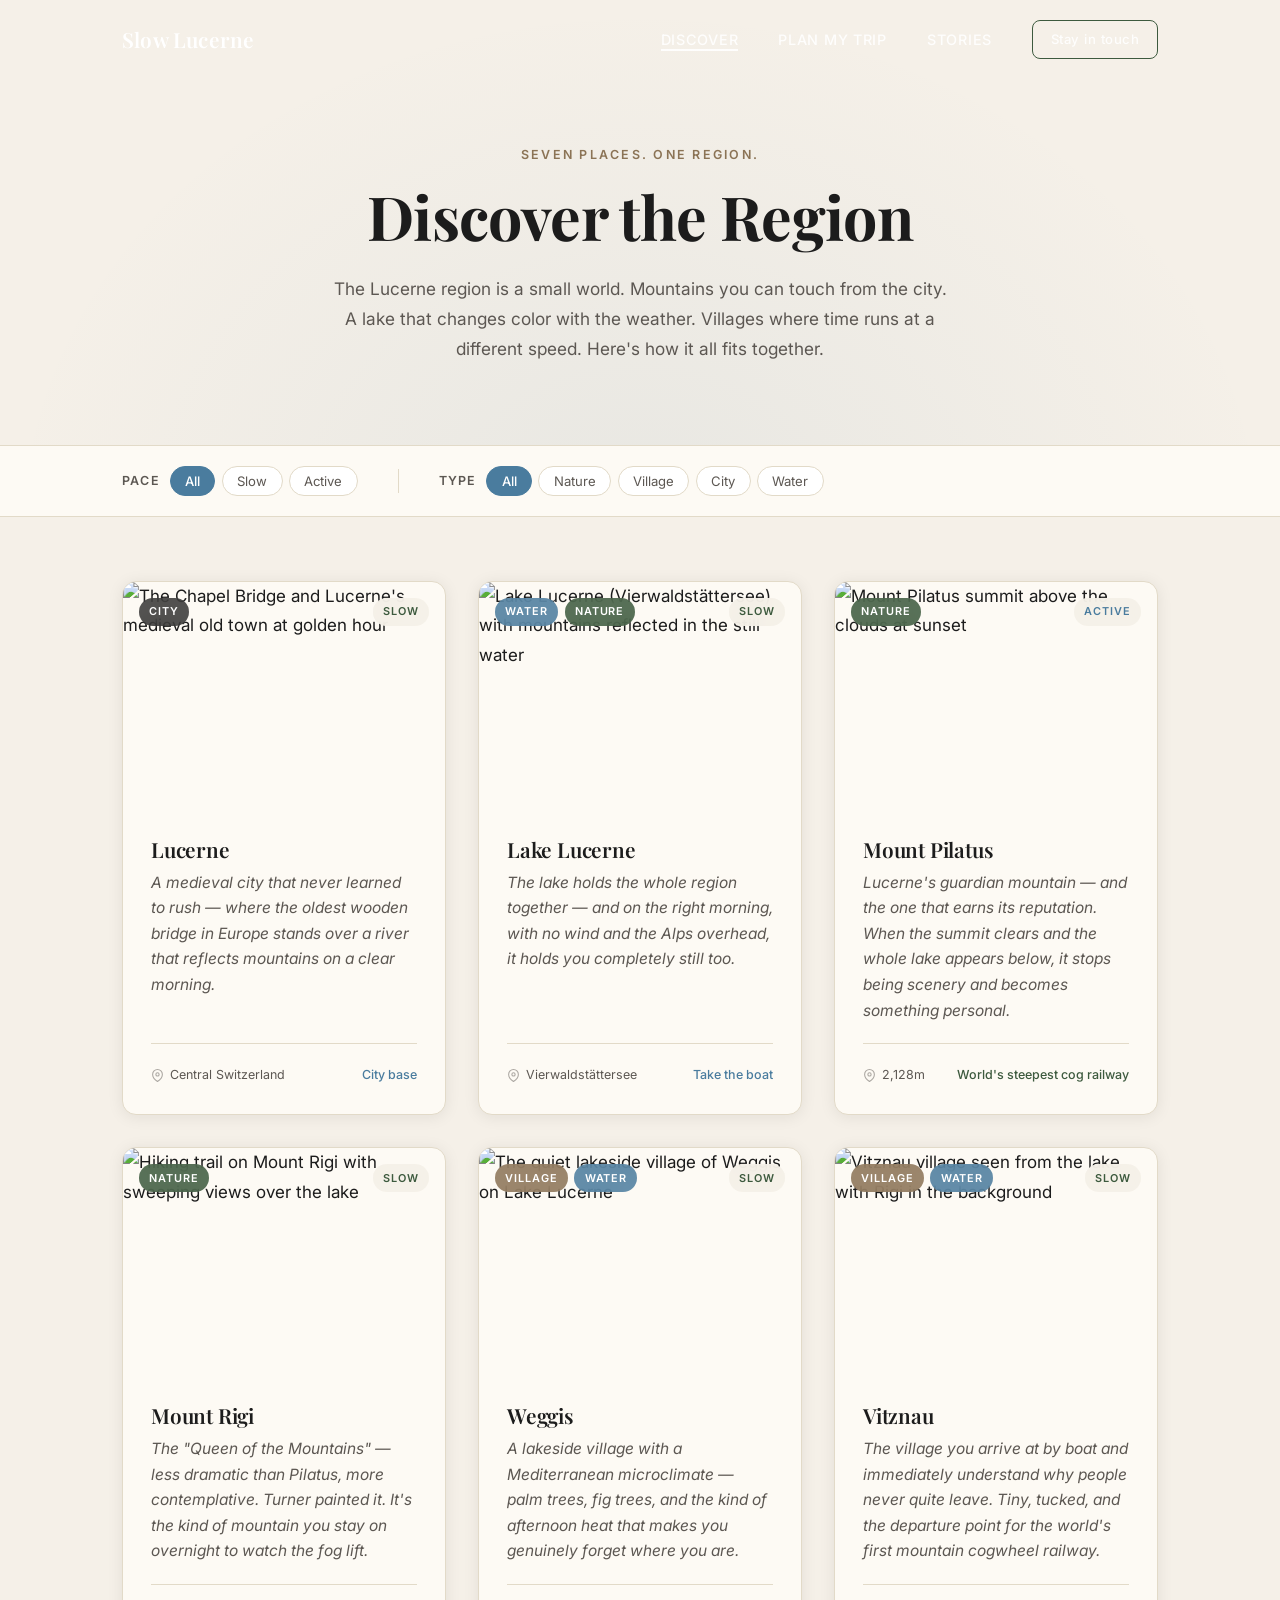
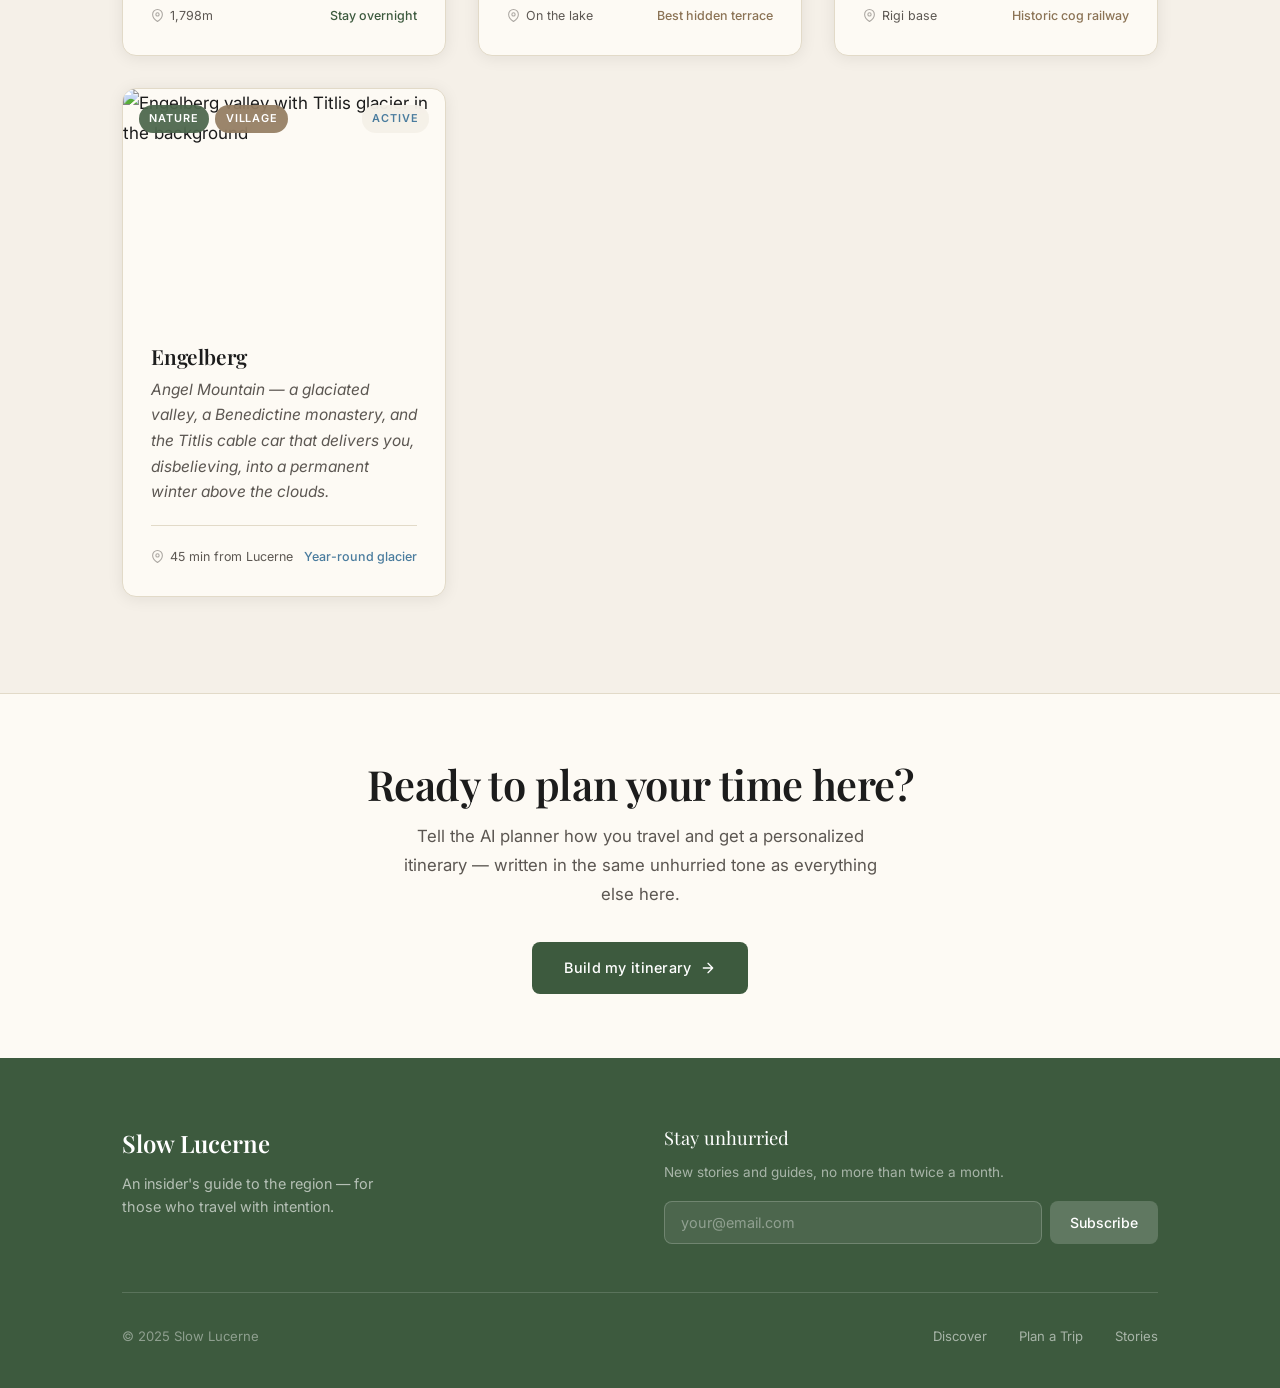
==== discover.html @ 3e4f75fc "feat: build Slow Lucerne MRP website Complete 4-page slow travel guide for the Lucerne region:  - in" ====
<!DOCTYPE html>
<html lang="en">
<head>
  <meta charset="UTF-8" />
  <meta name="viewport" content="width=device-width, initial-scale=1.0" />
  <title>Discover the Region — Slow Lucerne</title>
  <meta name="description" content="Explore Lucerne city, the lake, the mountains, and the quiet villages that make this region one of Europe's most quietly beautiful." />
  <link rel="stylesheet" href="styles.css" />
  <style>
    /* --- Page Header --- */
    .page-header {
      padding: 9rem 0 5rem;
      background: var(--color-bg);
      text-align: center;
      position: relative;
      overflow: hidden;
    }

    .page-header::before {
      content: '';
      position: absolute;
      inset: 0;
      background: radial-gradient(ellipse at 50% 120%, rgba(74,124,158,0.08) 0%, transparent 70%);
      pointer-events: none;
    }

    .page-header__eyebrow {
      display: block;
      font-size: 0.78rem;
      font-weight: 600;
      letter-spacing: 0.18em;
      text-transform: uppercase;
      color: var(--color-stone);
      margin-bottom: 0.75rem;
    }

    .page-header h1 {
      margin-bottom: 1.25rem;
    }

    .page-header__intro {
      max-width: 56ch;
      margin: 0 auto;
      font-size: 1.08rem;
      color: var(--color-text-muted);
      line-height: 1.75;
    }

    /* --- Filter Bar --- */
    .filter-bar {
      background: var(--color-card-bg);
      border-top: 1px solid var(--color-border);
      border-bottom: 1px solid var(--color-border);
      padding: 1.25rem 0;
      position: sticky;
      top: 60px;
      z-index: 50;
    }

    .filter-bar__inner {
      display: flex;
      align-items: center;
      gap: 2.5rem;
      flex-wrap: wrap;
    }

    .filter-bar__group {
      display: flex;
      align-items: center;
      gap: 0.6rem;
    }

    .filter-bar__label {
      font-size: 0.78rem;
      font-weight: 600;
      letter-spacing: 0.1em;
      text-transform: uppercase;
      color: var(--color-text-muted);
      white-space: nowrap;
    }

    .filter-bar__pills {
      display: flex;
      gap: 0.4rem;
      flex-wrap: wrap;
    }

    .filter-pill {
      padding: 0.38rem 0.9rem;
      border-radius: 100px;
      border: 1.5px solid var(--color-border);
      background: var(--color-white);
      color: var(--color-text-muted);
      font-family: var(--font-sans);
      font-size: 0.82rem;
      font-weight: 400;
      cursor: pointer;
      transition: var(--transition);
      user-select: none;
    }

    .filter-pill:hover {
      border-color: var(--color-blue);
      color: var(--color-blue);
    }

    .filter-pill.active {
      background: var(--color-blue);
      border-color: var(--color-blue);
      color: var(--color-white);
      font-weight: 500;
    }

    .filter-divider {
      width: 1px;
      height: 24px;
      background: var(--color-border);
    }

    /* --- Location Grid --- */
    .locations {
      padding: 4rem 0 6rem;
    }

    .locations__grid {
      display: grid;
      grid-template-columns: repeat(auto-fill, minmax(310px, 1fr));
      gap: 2rem;
    }

    .location-card {
      background: var(--color-card-bg);
      border-radius: var(--radius-lg);
      overflow: hidden;
      border: 1px solid var(--color-border);
      box-shadow: var(--shadow-card);
      transition: var(--transition);
      display: flex;
      flex-direction: column;
    }

    .location-card:hover {
      transform: translateY(-5px);
      box-shadow: var(--shadow-hover);
    }

    .location-card.hidden {
      display: none;
    }

    .location-card__image-wrap {
      position: relative;
      height: 230px;
      overflow: hidden;
    }

    .location-card__image {
      width: 100%;
      height: 100%;
      object-fit: cover;
      transition: transform 0.6s ease;
    }

    .location-card:hover .location-card__image {
      transform: scale(1.05);
    }

    .location-card__tags {
      position: absolute;
      top: 1rem;
      left: 1rem;
      display: flex;
      gap: 0.4rem;
      flex-wrap: wrap;
    }

    .tag {
      display: inline-block;
      font-size: 0.68rem;
      font-weight: 600;
      letter-spacing: 0.08em;
      text-transform: uppercase;
      padding: 0.28rem 0.65rem;
      border-radius: 100px;
      backdrop-filter: blur(8px);
    }

    .tag--nature  { background: rgba(61,90,62,0.85);   color: #fff; }
    .tag--water   { background: rgba(74,124,158,0.85);  color: #fff; }
    .tag--city    { background: rgba(28,28,28,0.75);    color: #fff; }
    .tag--village { background: rgba(139,115,85,0.85);  color: #fff; }

    .pace-badge {
      position: absolute;
      top: 1rem;
      right: 1rem;
      background: rgba(245,240,232,0.92);
      backdrop-filter: blur(8px);
      padding: 0.28rem 0.65rem;
      border-radius: 100px;
      font-size: 0.68rem;
      font-weight: 600;
      letter-spacing: 0.08em;
      text-transform: uppercase;
      color: var(--color-text-muted);
    }

    .pace-badge--slow   { color: var(--color-green); }
    .pace-badge--active { color: var(--color-blue); }

    .location-card__body {
      padding: 1.5rem 1.75rem 1.75rem;
      flex: 1;
      display: flex;
      flex-direction: column;
    }

    .location-card__title {
      font-family: var(--font-serif);
      font-size: 1.3rem;
      font-weight: 600;
      color: var(--color-text);
      margin-bottom: 0.5rem;
    }

    .location-card__soul {
      font-size: 0.97rem;
      color: var(--color-text-muted);
      line-height: 1.65;
      font-style: italic;
      max-width: none;
      flex: 1;
    }

    .location-card__footer {
      display: flex;
      align-items: center;
      justify-content: space-between;
      margin-top: 1.25rem;
      padding-top: 1.25rem;
      border-top: 1px solid var(--color-border);
    }

    .location-card__meta {
      font-size: 0.78rem;
      color: var(--color-text-muted);
      display: flex;
      align-items: center;
      gap: 0.35rem;
    }

    .location-card__meta svg {
      opacity: 0.5;
    }

    /* No results */
    .no-results {
      display: none;
      text-align: center;
      padding: 5rem 0;
      color: var(--color-text-muted);
    }

    .no-results.visible {
      display: block;
    }

    /* Responsive */
    @media (max-width: 768px) {
      .filter-bar__inner {
        gap: 1rem;
      }

      .filter-bar {
        top: 0;
        position: static;
      }

      .locations__grid {
        grid-template-columns: 1fr;
      }
    }
  </style>
</head>
<body>

  <!-- ===================== NAVIGATION ===================== -->
  <nav class="nav scrolled" id="nav">
    <div class="nav__inner">
      <a href="index.html" class="nav__logo">Slow Lucerne</a>
      <ul class="nav__links">
        <li><a href="discover.html" class="active">Discover</a></li>
        <li><a href="planner.html">Plan My Trip</a></li>
        <li><a href="stories.html">Stories</a></li>
        <li><a href="index.html#newsletter" class="btn btn--secondary" style="padding:0.45rem 1.1rem; font-size:0.82rem; letter-spacing:0.04em; text-transform:none;">Stay in touch</a></li>
      </ul>
    </div>
  </nav>

  <!-- ===================== PAGE HEADER ===================== -->
  <header class="page-header">
    <div class="container">
      <span class="page-header__eyebrow reveal">Seven places. One region.</span>
      <h1 class="reveal reveal--delay-1">Discover the Region</h1>
      <p class="page-header__intro reveal reveal--delay-2">
        The Lucerne region is a small world. Mountains you can touch from the city. A lake that
        changes color with the weather. Villages where time runs at a different speed.
        Here's how it all fits together.
      </p>
    </div>
  </header>

  <!-- ===================== FILTER BAR ===================== -->
  <div class="filter-bar">
    <div class="container">
      <div class="filter-bar__inner">

        <div class="filter-bar__group">
          <span class="filter-bar__label">Pace</span>
          <div class="filter-bar__pills" id="pace-filters">
            <button class="filter-pill active" data-filter="pace" data-value="all">All</button>
            <button class="filter-pill" data-filter="pace" data-value="slow">Slow</button>
            <button class="filter-pill" data-filter="pace" data-value="active">Active</button>
          </div>
        </div>

        <div class="filter-divider"></div>

        <div class="filter-bar__group">
          <span class="filter-bar__label">Type</span>
          <div class="filter-bar__pills" id="type-filters">
            <button class="filter-pill active" data-filter="type" data-value="all">All</button>
            <button class="filter-pill" data-filter="type" data-value="nature">Nature</button>
            <button class="filter-pill" data-filter="type" data-value="village">Village</button>
            <button class="filter-pill" data-filter="type" data-value="city">City</button>
            <button class="filter-pill" data-filter="type" data-value="water">Water</button>
          </div>
        </div>

      </div>
    </div>
  </div>

  <!-- ===================== LOCATION CARDS ===================== -->
  <section class="locations">
    <div class="container">
      <div class="locations__grid" id="locations-grid">

        <!-- Lucerne City -->
        <article class="location-card reveal" data-pace="slow" data-type="city">
          <div class="location-card__image-wrap">
            <img
              class="location-card__image"
              src="https://images.unsplash.com/photo-1504151932400-72d4384f04b3?w=800&q=80&auto=format&fit=crop"
              alt="The Chapel Bridge and Lucerne's medieval old town at golden hour"
              loading="lazy"
            />
            <div class="location-card__tags">
              <span class="tag tag--city">City</span>
            </div>
            <span class="pace-badge pace-badge--slow">Slow</span>
          </div>
          <div class="location-card__body">
            <h3 class="location-card__title">Lucerne</h3>
            <p class="location-card__soul">
              A medieval city that never learned to rush — where the oldest wooden bridge in Europe
              stands over a river that reflects mountains on a clear morning.
            </p>
            <div class="location-card__footer">
              <span class="location-card__meta">
                <svg width="13" height="13" viewBox="0 0 24 24" fill="none" stroke="currentColor" stroke-width="2" stroke-linecap="round" stroke-linejoin="round"><path d="M21 10c0 7-9 13-9 13s-9-6-9-13a9 9 0 0118 0z"/><circle cx="12" cy="10" r="3"/></svg>
                Central Switzerland
              </span>
              <span style="font-size:0.78rem; color:var(--color-blue); font-weight:500;">City base</span>
            </div>
          </div>
        </article>

        <!-- Lake Lucerne -->
        <article class="location-card reveal reveal--delay-1" data-pace="slow" data-type="water">
          <div class="location-card__image-wrap">
            <img
              class="location-card__image"
              src="https://images.unsplash.com/photo-1506905925346-21bda4d32df4?w=800&q=80&auto=format&fit=crop"
              alt="Lake Lucerne (Vierwaldstättersee) with mountains reflected in the still water"
              loading="lazy"
            />
            <div class="location-card__tags">
              <span class="tag tag--water">Water</span>
              <span class="tag tag--nature">Nature</span>
            </div>
            <span class="pace-badge pace-badge--slow">Slow</span>
          </div>
          <div class="location-card__body">
            <h3 class="location-card__title">Lake Lucerne</h3>
            <p class="location-card__soul">
              The lake holds the whole region together — and on the right morning, with no wind and
              the Alps overhead, it holds you completely still too.
            </p>
            <div class="location-card__footer">
              <span class="location-card__meta">
                <svg width="13" height="13" viewBox="0 0 24 24" fill="none" stroke="currentColor" stroke-width="2" stroke-linecap="round" stroke-linejoin="round"><path d="M21 10c0 7-9 13-9 13s-9-6-9-13a9 9 0 0118 0z"/><circle cx="12" cy="10" r="3"/></svg>
                Vierwaldstättersee
              </span>
              <span style="font-size:0.78rem; color:var(--color-blue); font-weight:500;">Take the boat</span>
            </div>
          </div>
        </article>

        <!-- Mount Pilatus -->
        <article class="location-card reveal reveal--delay-2" data-pace="active" data-type="nature">
          <div class="location-card__image-wrap">
            <img
              class="location-card__image"
              src="https://images.unsplash.com/photo-1464822759023-fed622ff2c3b?w=800&q=80&auto=format&fit=crop"
              alt="Mount Pilatus summit above the clouds at sunset"
              loading="lazy"
            />
            <div class="location-card__tags">
              <span class="tag tag--nature">Nature</span>
            </div>
            <span class="pace-badge pace-badge--active">Active</span>
          </div>
          <div class="location-card__body">
            <h3 class="location-card__title">Mount Pilatus</h3>
            <p class="location-card__soul">
              Lucerne's guardian mountain — and the one that earns its reputation. When the summit
              clears and the whole lake appears below, it stops being scenery and becomes something personal.
            </p>
            <div class="location-card__footer">
              <span class="location-card__meta">
                <svg width="13" height="13" viewBox="0 0 24 24" fill="none" stroke="currentColor" stroke-width="2" stroke-linecap="round" stroke-linejoin="round"><path d="M21 10c0 7-9 13-9 13s-9-6-9-13a9 9 0 0118 0z"/><circle cx="12" cy="10" r="3"/></svg>
                2,128m
              </span>
              <span style="font-size:0.78rem; color:var(--color-green); font-weight:500;">World's steepest cog railway</span>
            </div>
          </div>
        </article>

        <!-- Mount Rigi -->
        <article class="location-card reveal" data-pace="slow" data-type="nature">
          <div class="location-card__image-wrap">
            <img
              class="location-card__image"
              src="https://images.unsplash.com/photo-1551632811-561732d1e306?w=800&q=80&auto=format&fit=crop"
              alt="Hiking trail on Mount Rigi with sweeping views over the lake"
              loading="lazy"
            />
            <div class="location-card__tags">
              <span class="tag tag--nature">Nature</span>
            </div>
            <span class="pace-badge pace-badge--slow">Slow</span>
          </div>
          <div class="location-card__body">
            <h3 class="location-card__title">Mount Rigi</h3>
            <p class="location-card__soul">
              The "Queen of the Mountains" — less dramatic than Pilatus, more contemplative. Turner
              painted it. It's the kind of mountain you stay on overnight to watch the fog lift.
            </p>
            <div class="location-card__footer">
              <span class="location-card__meta">
                <svg width="13" height="13" viewBox="0 0 24 24" fill="none" stroke="currentColor" stroke-width="2" stroke-linecap="round" stroke-linejoin="round"><path d="M21 10c0 7-9 13-9 13s-9-6-9-13a9 9 0 0118 0z"/><circle cx="12" cy="10" r="3"/></svg>
                1,798m
              </span>
              <span style="font-size:0.78rem; color:var(--color-green); font-weight:500;">Stay overnight</span>
            </div>
          </div>
        </article>

        <!-- Weggis -->
        <article class="location-card reveal reveal--delay-1" data-pace="slow" data-type="village">
          <div class="location-card__image-wrap">
            <img
              class="location-card__image"
              src="https://images.unsplash.com/photo-1531366936337-7c912a4589a7?w=800&q=80&auto=format&fit=crop"
              alt="The quiet lakeside village of Weggis on Lake Lucerne"
              loading="lazy"
            />
            <div class="location-card__tags">
              <span class="tag tag--village">Village</span>
              <span class="tag tag--water">Water</span>
            </div>
            <span class="pace-badge pace-badge--slow">Slow</span>
          </div>
          <div class="location-card__body">
            <h3 class="location-card__title">Weggis</h3>
            <p class="location-card__soul">
              A lakeside village with a Mediterranean microclimate — palm trees, fig trees, and the
              kind of afternoon heat that makes you genuinely forget where you are.
            </p>
            <div class="location-card__footer">
              <span class="location-card__meta">
                <svg width="13" height="13" viewBox="0 0 24 24" fill="none" stroke="currentColor" stroke-width="2" stroke-linecap="round" stroke-linejoin="round"><path d="M21 10c0 7-9 13-9 13s-9-6-9-13a9 9 0 0118 0z"/><circle cx="12" cy="10" r="3"/></svg>
                On the lake
              </span>
              <span style="font-size:0.78rem; color:var(--color-stone); font-weight:500;">Best hidden terrace</span>
            </div>
          </div>
        </article>

        <!-- Vitznau -->
        <article class="location-card reveal reveal--delay-2" data-pace="slow" data-type="village">
          <div class="location-card__image-wrap">
            <img
              class="location-card__image"
              src="https://images.unsplash.com/photo-1518623489648-a173ef7824f3?w=800&q=80&auto=format&fit=crop"
              alt="Vitznau village seen from the lake with Rigi in the background"
              loading="lazy"
            />
            <div class="location-card__tags">
              <span class="tag tag--village">Village</span>
              <span class="tag tag--water">Water</span>
            </div>
            <span class="pace-badge pace-badge--slow">Slow</span>
          </div>
          <div class="location-card__body">
            <h3 class="location-card__title">Vitznau</h3>
            <p class="location-card__soul">
              The village you arrive at by boat and immediately understand why people never quite
              leave. Tiny, tucked, and the departure point for the world's first mountain cogwheel railway.
            </p>
            <div class="location-card__footer">
              <span class="location-card__meta">
                <svg width="13" height="13" viewBox="0 0 24 24" fill="none" stroke="currentColor" stroke-width="2" stroke-linecap="round" stroke-linejoin="round"><path d="M21 10c0 7-9 13-9 13s-9-6-9-13a9 9 0 0118 0z"/><circle cx="12" cy="10" r="3"/></svg>
                Rigi base
              </span>
              <span style="font-size:0.78rem; color:var(--color-stone); font-weight:500;">Historic cog railway</span>
            </div>
          </div>
        </article>

        <!-- Engelberg -->
        <article class="location-card reveal" data-pace="active" data-type="nature">
          <div class="location-card__image-wrap">
            <img
              class="location-card__image"
              src="https://images.unsplash.com/photo-1477959858617-67f85cf4f1df?w=800&q=80&auto=format&fit=crop"
              alt="Engelberg valley with Titlis glacier in the background"
              loading="lazy"
            />
            <div class="location-card__tags">
              <span class="tag tag--nature">Nature</span>
              <span class="tag tag--village">Village</span>
            </div>
            <span class="pace-badge pace-badge--active">Active</span>
          </div>
          <div class="location-card__body">
            <h3 class="location-card__title">Engelberg</h3>
            <p class="location-card__soul">
              Angel Mountain — a glaciated valley, a Benedictine monastery, and the Titlis
              cable car that delivers you, disbelieving, into a permanent winter above the clouds.
            </p>
            <div class="location-card__footer">
              <span class="location-card__meta">
                <svg width="13" height="13" viewBox="0 0 24 24" fill="none" stroke="currentColor" stroke-width="2" stroke-linecap="round" stroke-linejoin="round"><path d="M21 10c0 7-9 13-9 13s-9-6-9-13a9 9 0 0118 0z"/><circle cx="12" cy="10" r="3"/></svg>
                45 min from Lucerne
              </span>
              <span style="font-size:0.78rem; color:var(--color-blue); font-weight:500;">Year-round glacier</span>
            </div>
          </div>
        </article>

      </div>

      <div class="no-results" id="no-results">
        <p style="font-size:1rem;">No places match that combination — try a different filter.</p>
      </div>

    </div>
  </section>

  <!-- ===================== CTA STRIP ===================== -->
  <section style="background:var(--color-card-bg); border-top:1px solid var(--color-border); padding:4rem 0; text-align:center;">
    <div class="container">
      <h2 class="reveal" style="margin-bottom:0.75rem;">Ready to plan your time here?</h2>
      <p class="reveal reveal--delay-1" style="margin:0 auto 2rem; max-width:44ch; font-size:1.05rem;">
        Tell the AI planner how you travel and get a personalized itinerary — written in the same unhurried tone as everything else here.
      </p>
      <a href="planner.html" class="btn btn--primary reveal reveal--delay-2">
        Build my itinerary
        <svg width="16" height="16" viewBox="0 0 24 24" fill="none" stroke="currentColor" stroke-width="2" stroke-linecap="round" stroke-linejoin="round"><path d="M5 12h14M12 5l7 7-7 7"/></svg>
      </a>
    </div>
  </section>

  <!-- ===================== FOOTER ===================== -->
  <footer class="footer">
    <div class="footer__inner">
      <div class="footer__top">
        <div class="footer__brand">
          <div class="footer__brand-name">Slow Lucerne</div>
          <p class="footer__brand-tagline">An insider's guide to the region — for those who travel with intention.</p>
        </div>
        <div class="footer__newsletter">
          <div class="footer__newsletter-label">Stay unhurried</div>
          <p class="footer__newsletter-hint">New stories and guides, no more than twice a month.</p>
          <form class="footer__form" onsubmit="handleNewsletterSubmit(event)">
            <input type="email" class="footer__input" placeholder="your@email.com" required aria-label="Email address" />
            <button type="submit" class="footer__submit">Subscribe</button>
          </form>
        </div>
      </div>
      <div class="footer__bottom">
        <span>© 2025 Slow Lucerne</span>
        <nav class="footer__nav">
          <a href="discover.html">Discover</a>
          <a href="planner.html">Plan a Trip</a>
          <a href="stories.html">Stories</a>
        </nav>
      </div>
    </div>
  </footer>

  <!-- ===================== SCRIPTS ===================== -->
  <script src="script.js"></script>
  <script>
    // --- Filter logic ---
    const cards = document.querySelectorAll('.location-card');
    const noResults = document.getElementById('no-results');
    let activeFilters = { pace: 'all', type: 'all' };

    document.querySelectorAll('.filter-pill').forEach(pill => {
      pill.addEventListener('click', function () {
        const filterGroup = this.dataset.filter;
        const filterValue = this.dataset.value;

        // Update active pill in group
        document.querySelectorAll(`.filter-pill[data-filter="${filterGroup}"]`).forEach(p => {
          p.classList.remove('active');
        });
        this.classList.add('active');

        // Update active filters
        activeFilters[filterGroup] = filterValue;

        // Filter cards
        let visibleCount = 0;
        cards.forEach(card => {
          const paceMatch = activeFilters.pace === 'all' || card.dataset.pace === activeFilters.pace;
          const typeMatch = activeFilters.type === 'all' || card.dataset.type === activeFilters.type;

          if (paceMatch && typeMatch) {
            card.classList.remove('hidden');
            visibleCount++;
          } else {
            card.classList.add('hidden');
          }
        });

        noResults.classList.toggle('visible', visibleCount === 0);
      });
    });

    // Newsletter
    function handleNewsletterSubmit(e) {
      e.preventDefault();
      const form = e.target;
      const input = form.querySelector('input');
      const btn = form.querySelector('button');
      btn.textContent = 'You\'re in ✓';
      btn.style.background = 'rgba(255,255,255,0.35)';
      input.value = '';
      input.disabled = true;
      btn.disabled = true;
    }
  </script>

</body>
</html>
---- styles.css ----
/* ===================================
   SLOW LUCERNE — Global Styles
   Design: Alpine calm. Lake at dawn.
   =================================== */

/* --- Google Fonts Import --- */
@import url('https://fonts.googleapis.com/css2?family=Playfair+Display:ital,wght@0,400;0,500;0,600;0,700;1,400;1,500&family=Inter:wght@300;400;500;600&display=swap');

/* --- CSS Custom Properties --- */
:root {
  --color-bg:        #F5F0E8;
  --color-green:     #3D5A3E;
  --color-blue:      #4A7C9E;
  --color-stone:     #8B7355;
  --color-text:      #1C1C1C;
  --color-text-muted:#5C5752;
  --color-white:     #FFFFFF;
  --color-card-bg:   #FDFAF4;
  --color-border:    #E2DAC8;
  --color-overlay:   rgba(28, 28, 28, 0.42);

  --font-serif:   'Playfair Display', Georgia, serif;
  --font-sans:    'Inter', 'Helvetica Neue', Arial, sans-serif;

  --max-width:    1100px;
  --radius:       8px;
  --radius-lg:    14px;

  --shadow-soft:  0 4px 24px rgba(61, 90, 62, 0.10);
  --shadow-card:  0 2px 16px rgba(28, 28, 28, 0.08);
  --shadow-hover: 0 8px 32px rgba(28, 28, 28, 0.14);

  --transition:   all 0.3s cubic-bezier(0.4, 0, 0.2, 1);
}

/* --- Reset & Base --- */
*, *::before, *::after {
  box-sizing: border-box;
  margin: 0;
  padding: 0;
}

html {
  scroll-behavior: smooth;
  -webkit-font-smoothing: antialiased;
  -moz-osx-font-smoothing: grayscale;
}

body {
  background-color: var(--color-bg);
  color: var(--color-text);
  font-family: var(--font-sans);
  font-size: 17px;
  line-height: 1.75;
  min-height: 100vh;
}

img {
  max-width: 100%;
  display: block;
}

a {
  color: inherit;
  text-decoration: none;
}

ul, ol {
  list-style: none;
}

/* --- Typography --- */
h1, h2, h3, h4, h5 {
  font-family: var(--font-serif);
  line-height: 1.25;
  letter-spacing: -0.01em;
  color: var(--color-text);
}

h1 { font-size: clamp(2.4rem, 5vw, 3.8rem); font-weight: 700; }
h2 { font-size: clamp(1.8rem, 3.5vw, 2.6rem); font-weight: 600; }
h3 { font-size: clamp(1.3rem, 2.5vw, 1.6rem); font-weight: 500; }
h4 { font-size: 1.15rem; font-weight: 500; }

p {
  max-width: 65ch;
  color: var(--color-text-muted);
}

/* --- Layout Utilities --- */
.container {
  max-width: var(--max-width);
  margin: 0 auto;
  padding: 0 2rem;
}

.section {
  padding: 5rem 0;
}

.section--lg {
  padding: 7rem 0;
}

/* --- Navigation --- */
.nav {
  position: fixed;
  top: 0;
  left: 0;
  right: 0;
  z-index: 100;
  padding: 1.25rem 0;
  transition: var(--transition);
}

.nav.scrolled {
  background-color: rgba(245, 240, 232, 0.95);
  backdrop-filter: blur(12px);
  -webkit-backdrop-filter: blur(12px);
  box-shadow: 0 1px 0 var(--color-border);
  padding: 0.9rem 0;
}

.nav__inner {
  max-width: var(--max-width);
  margin: 0 auto;
  padding: 0 2rem;
  display: flex;
  align-items: center;
  justify-content: space-between;
}

.nav__logo {
  font-family: var(--font-serif);
  font-size: 1.3rem;
  font-weight: 600;
  color: var(--color-white);
  letter-spacing: 0.01em;
  transition: var(--transition);
}

.nav.scrolled .nav__logo {
  color: var(--color-green);
}

.nav__links {
  display: flex;
  align-items: center;
  gap: 2.5rem;
}

.nav__links a {
  font-size: 0.9rem;
  font-weight: 500;
  letter-spacing: 0.05em;
  text-transform: uppercase;
  color: rgba(255, 255, 255, 0.88);
  transition: var(--transition);
  position: relative;
}

.nav__links a::after {
  content: '';
  position: absolute;
  bottom: -3px;
  left: 0;
  width: 0;
  height: 1.5px;
  background: currentColor;
  transition: width 0.3s ease;
}

.nav__links a:hover::after,
.nav__links a.active::after {
  width: 100%;
}

.nav__links a:hover {
  color: rgba(255, 255, 255, 1);
}

.nav.scrolled .nav__links a {
  color: var(--color-text-muted);
}

.nav.scrolled .nav__links a:hover {
  color: var(--color-green);
}

.nav.scrolled .nav__links a.active {
  color: var(--color-green);
}

/* --- Hero --- */
.hero {
  position: relative;
  height: 100vh;
  min-height: 600px;
  max-height: 900px;
  display: flex;
  align-items: center;
  justify-content: center;
  overflow: hidden;
}

.hero__bg {
  position: absolute;
  inset: 0;
  width: 100%;
  height: 100%;
  object-fit: cover;
  object-position: center 40%;
}

.hero__overlay {
  position: absolute;
  inset: 0;
  background: linear-gradient(
    to bottom,
    rgba(28, 28, 28, 0.30) 0%,
    rgba(28, 28, 28, 0.50) 50%,
    rgba(28, 28, 28, 0.65) 100%
  );
}

.hero__content {
  position: relative;
  z-index: 2;
  text-align: center;
  padding: 0 1.5rem;
  max-width: 820px;
}

.hero__eyebrow {
  display: inline-block;
  font-size: 0.8rem;
  font-weight: 500;
  letter-spacing: 0.18em;
  text-transform: uppercase;
  color: rgba(255, 255, 255, 0.72);
  margin-bottom: 1.25rem;
}

.hero__title {
  font-family: var(--font-serif);
  font-size: clamp(2.8rem, 7vw, 5rem);
  font-weight: 700;
  color: var(--color-white);
  line-height: 1.12;
  margin-bottom: 1.5rem;
  text-shadow: 0 2px 24px rgba(0,0,0,0.3);
}

.hero__title em {
  font-style: italic;
  font-weight: 400;
}

.hero__subtitle {
  font-size: clamp(1rem, 2vw, 1.2rem);
  color: rgba(255, 255, 255, 0.85);
  max-width: 52ch;
  margin: 0 auto 2.5rem;
  line-height: 1.65;
}

.hero__scroll {
  position: absolute;
  bottom: 2.5rem;
  left: 50%;
  transform: translateX(-50%);
  z-index: 2;
  display: flex;
  flex-direction: column;
  align-items: center;
  gap: 0.5rem;
  color: rgba(255, 255, 255, 0.6);
  font-size: 0.75rem;
  letter-spacing: 0.12em;
  text-transform: uppercase;
  animation: float 2.5s ease-in-out infinite;
}

.hero__scroll svg {
  opacity: 0.6;
}

@keyframes float {
  0%, 100% { transform: translateX(-50%) translateY(0); }
  50%       { transform: translateX(-50%) translateY(6px); }
}

/* --- Buttons --- */
.btn {
  display: inline-flex;
  align-items: center;
  gap: 0.5rem;
  padding: 0.85rem 2rem;
  border-radius: var(--radius);
  font-family: var(--font-sans);
  font-size: 0.9rem;
  font-weight: 500;
  letter-spacing: 0.02em;
  cursor: pointer;
  transition: var(--transition);
  border: none;
  text-decoration: none;
}

.btn--primary {
  background: var(--color-green);
  color: var(--color-white);
}

.btn--primary:hover {
  background: #2e4430;
  transform: translateY(-1px);
  box-shadow: var(--shadow-soft);
}

.btn--secondary {
  background: transparent;
  color: var(--color-green);
  border: 1.5px solid var(--color-green);
}

.btn--secondary:hover {
  background: var(--color-green);
  color: var(--color-white);
  transform: translateY(-1px);
}

.btn--ghost {
  background: rgba(255, 255, 255, 0.15);
  color: var(--color-white);
  border: 1.5px solid rgba(255, 255, 255, 0.4);
  backdrop-filter: blur(4px);
}

.btn--ghost:hover {
  background: rgba(255, 255, 255, 0.28);
  border-color: rgba(255, 255, 255, 0.7);
  transform: translateY(-1px);
}

.btn--blue {
  background: var(--color-blue);
  color: var(--color-white);
}

.btn--blue:hover {
  background: #3a6a8a;
  transform: translateY(-1px);
  box-shadow: var(--shadow-soft);
}

/* --- Cards --- */
.card {
  background: var(--color-card-bg);
  border-radius: var(--radius-lg);
  overflow: hidden;
  box-shadow: var(--shadow-card);
  transition: var(--transition);
  border: 1px solid var(--color-border);
}

.card:hover {
  transform: translateY(-4px);
  box-shadow: var(--shadow-hover);
}

.card__image {
  width: 100%;
  height: 200px;
  object-fit: cover;
  border-radius: var(--radius) var(--radius) 0 0;
}

.card__body {
  padding: 1.5rem;
}

.card__tag {
  display: inline-block;
  font-size: 0.72rem;
  font-weight: 600;
  letter-spacing: 0.1em;
  text-transform: uppercase;
  padding: 0.3rem 0.75rem;
  border-radius: 100px;
  margin-bottom: 0.75rem;
}

.card__tag--green {
  background: rgba(61, 90, 62, 0.1);
  color: var(--color-green);
}

.card__tag--blue {
  background: rgba(74, 124, 158, 0.1);
  color: var(--color-blue);
}

.card__tag--stone {
  background: rgba(139, 115, 85, 0.1);
  color: var(--color-stone);
}

.card__title {
  font-family: var(--font-serif);
  font-size: 1.3rem;
  font-weight: 600;
  color: var(--color-text);
  margin-bottom: 0.6rem;
  line-height: 1.3;
}

.card__desc {
  font-size: 0.93rem;
  color: var(--color-text-muted);
  line-height: 1.65;
  max-width: none;
}

.card__link {
  display: inline-flex;
  align-items: center;
  gap: 0.35rem;
  margin-top: 1.25rem;
  font-size: 0.88rem;
  font-weight: 500;
  color: var(--color-green);
  transition: var(--transition);
}

.card__link:hover {
  gap: 0.6rem;
  color: #2e4430;
}

/* --- Section Headers --- */
.section-header {
  text-align: center;
  margin-bottom: 3.5rem;
}

.section-header__eyebrow {
  display: block;
  font-size: 0.78rem;
  font-weight: 600;
  letter-spacing: 0.18em;
  text-transform: uppercase;
  color: var(--color-stone);
  margin-bottom: 0.75rem;
}

.section-header h2 {
  margin-bottom: 1rem;
}

.section-header p {
  margin: 0 auto;
  font-size: 1.05rem;
  color: var(--color-text-muted);
}

/* --- Divider --- */
.divider {
  width: 48px;
  height: 2px;
  background: var(--color-stone);
  margin: 1.25rem auto;
  opacity: 0.5;
}

/* --- Footer --- */
.footer {
  background: var(--color-green);
  color: rgba(255, 255, 255, 0.85);
  padding: 4rem 0 2.5rem;
}

.footer__inner {
  max-width: var(--max-width);
  margin: 0 auto;
  padding: 0 2rem;
}

.footer__top {
  display: grid;
  grid-template-columns: 1fr 1fr;
  gap: 3rem;
  padding-bottom: 3rem;
  border-bottom: 1px solid rgba(255,255,255,0.15);
  margin-bottom: 2rem;
}

.footer__brand-name {
  font-family: var(--font-serif);
  font-size: 1.5rem;
  font-weight: 600;
  color: var(--color-white);
  margin-bottom: 0.5rem;
}

.footer__brand-tagline {
  font-size: 0.9rem;
  color: rgba(255, 255, 255, 0.62);
  max-width: 32ch;
  line-height: 1.6;
}

.footer__newsletter-label {
  font-family: var(--font-serif);
  font-size: 1.15rem;
  color: var(--color-white);
  margin-bottom: 0.4rem;
}

.footer__newsletter-hint {
  font-size: 0.85rem;
  color: rgba(255, 255, 255, 0.55);
  margin-bottom: 1rem;
}

.footer__form {
  display: flex;
  gap: 0.5rem;
}

.footer__input {
  flex: 1;
  padding: 0.75rem 1rem;
  border-radius: var(--radius);
  border: 1.5px solid rgba(255, 255, 255, 0.2);
  background: rgba(255, 255, 255, 0.08);
  color: var(--color-white);
  font-family: var(--font-sans);
  font-size: 0.9rem;
  outline: none;
  transition: var(--transition);
}

.footer__input::placeholder {
  color: rgba(255, 255, 255, 0.38);
}

.footer__input:focus {
  border-color: rgba(255, 255, 255, 0.5);
  background: rgba(255, 255, 255, 0.12);
}

.footer__submit {
  padding: 0.75rem 1.25rem;
  border-radius: var(--radius);
  border: none;
  background: rgba(255, 255, 255, 0.18);
  color: var(--color-white);
  font-family: var(--font-sans);
  font-size: 0.88rem;
  font-weight: 500;
  cursor: pointer;
  transition: var(--transition);
  white-space: nowrap;
}

.footer__submit:hover {
  background: rgba(255, 255, 255, 0.28);
}

.footer__bottom {
  display: flex;
  align-items: center;
  justify-content: space-between;
  font-size: 0.82rem;
  color: rgba(255, 255, 255, 0.42);
}

.footer__nav {
  display: flex;
  gap: 2rem;
}

.footer__nav a {
  color: rgba(255, 255, 255, 0.55);
  transition: color 0.2s;
}

.footer__nav a:hover {
  color: rgba(255, 255, 255, 0.9);
}

/* --- Scroll Animations --- */
.reveal {
  opacity: 0;
  transform: translateY(28px);
  transition: opacity 0.7s ease, transform 0.7s ease;
}

.reveal.visible {
  opacity: 1;
  transform: translateY(0);
}

.reveal--delay-1 { transition-delay: 0.1s; }
.reveal--delay-2 { transition-delay: 0.2s; }
.reveal--delay-3 { transition-delay: 0.3s; }
.reveal--delay-4 { transition-delay: 0.4s; }

/* --- Forms --- */
.form-group {
  margin-bottom: 1.5rem;
}

.form-label {
  display: block;
  font-size: 0.9rem;
  font-weight: 500;
  color: var(--color-text);
  margin-bottom: 0.5rem;
}

.form-control {
  width: 100%;
  padding: 0.8rem 1rem;
  border-radius: var(--radius);
  border: 1.5px solid var(--color-border);
  background: var(--color-white);
  color: var(--color-text);
  font-family: var(--font-sans);
  font-size: 0.95rem;
  outline: none;
  transition: var(--transition);
  appearance: none;
  -webkit-appearance: none;
}

.form-control:focus {
  border-color: var(--color-blue);
  box-shadow: 0 0 0 3px rgba(74, 124, 158, 0.12);
}

/* --- Pill Toggles (for select-style groups) --- */
.pill-group {
  display: flex;
  flex-wrap: wrap;
  gap: 0.5rem;
}

.pill {
  padding: 0.5rem 1.1rem;
  border-radius: 100px;
  border: 1.5px solid var(--color-border);
  background: var(--color-white);
  color: var(--color-text-muted);
  font-family: var(--font-sans);
  font-size: 0.88rem;
  font-weight: 400;
  cursor: pointer;
  transition: var(--transition);
  user-select: none;
}

.pill:hover {
  border-color: var(--color-blue);
  color: var(--color-blue);
}

.pill.selected {
  background: var(--color-blue);
  border-color: var(--color-blue);
  color: var(--color-white);
  font-weight: 500;
}

/* --- Checkbox Pills --- */
.checkbox-pill {
  display: inline-flex;
  align-items: center;
  gap: 0.4rem;
  padding: 0.5rem 1rem;
  border-radius: 100px;
  border: 1.5px solid var(--color-border);
  background: var(--color-white);
  color: var(--color-text-muted);
  font-family: var(--font-sans);
  font-size: 0.88rem;
  cursor: pointer;
  transition: var(--transition);
  user-select: none;
}

.checkbox-pill input[type="checkbox"] {
  display: none;
}

.checkbox-pill:has(input:checked) {
  background: var(--color-green);
  border-color: var(--color-green);
  color: var(--color-white);
}

.checkbox-pill:hover {
  border-color: var(--color-green);
  color: var(--color-green);
}

.checkbox-pill:has(input:checked):hover {
  background: #2e4430;
  color: var(--color-white);
}

/* --- Loading State --- */
.loading-state {
  display: none;
  text-align: center;
  padding: 3rem;
}

.loading-state.visible {
  display: block;
}

.loading-dots {
  display: inline-flex;
  gap: 6px;
  align-items: center;
  margin-bottom: 1rem;
}

.loading-dots span {
  width: 8px;
  height: 8px;
  border-radius: 50%;
  background: var(--color-blue);
  animation: pulse-dot 1.4s ease-in-out infinite;
}

.loading-dots span:nth-child(2) { animation-delay: 0.2s; }
.loading-dots span:nth-child(3) { animation-delay: 0.4s; }

@keyframes pulse-dot {
  0%, 80%, 100% { opacity: 0.3; transform: scale(0.8); }
  40%           { opacity: 1;   transform: scale(1);   }
}

/* --- Responsive --- */
@media (max-width: 768px) {
  body { font-size: 16px; }

  .container { padding: 0 1.25rem; }

  .section { padding: 3.5rem 0; }
  .section--lg { padding: 5rem 0; }

  .footer__top {
    grid-template-columns: 1fr;
    gap: 2rem;
  }

  .footer__bottom {
    flex-direction: column;
    gap: 1rem;
    text-align: center;
  }

  .footer__form {
    flex-direction: column;
  }

  .nav__links {
    gap: 1.5rem;
  }
}

@media (max-width: 480px) {
  .nav__links {
    display: none;
  }

  .hero__title {
    font-size: 2.4rem;
  }
}
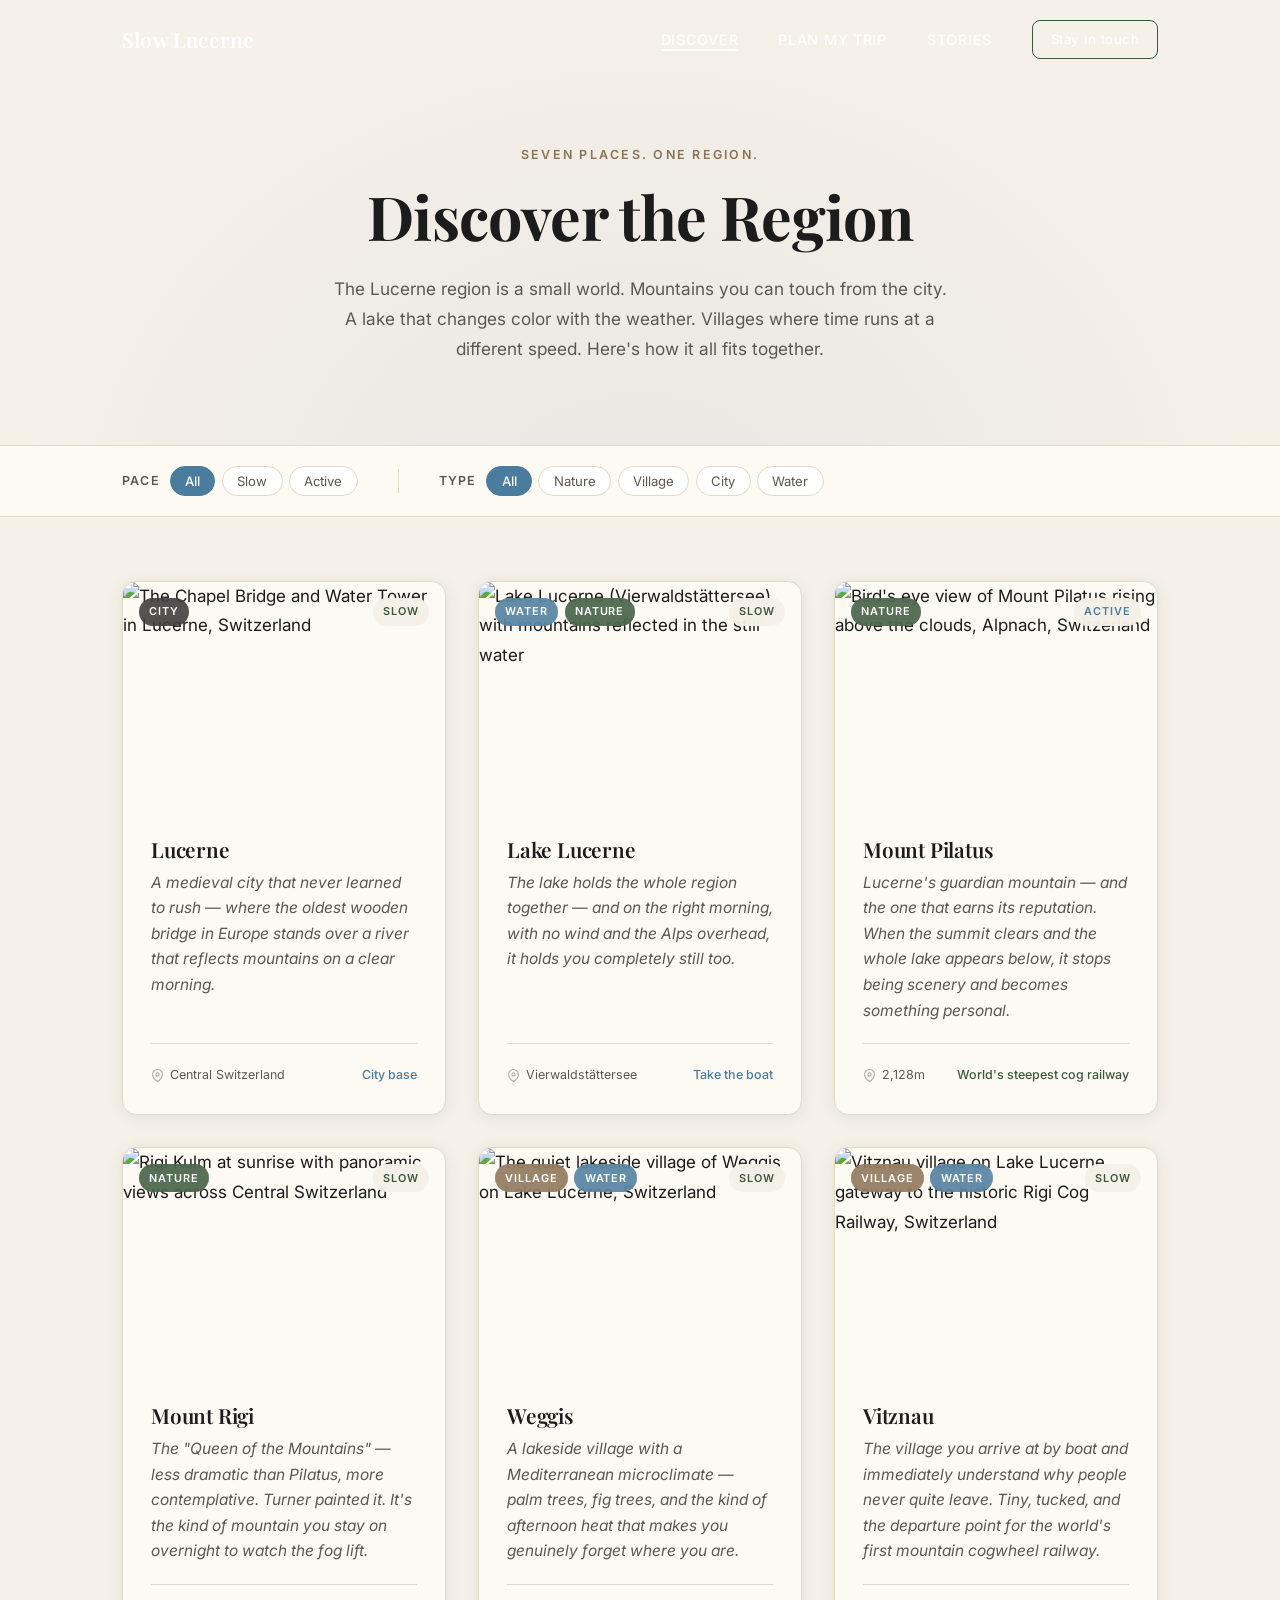
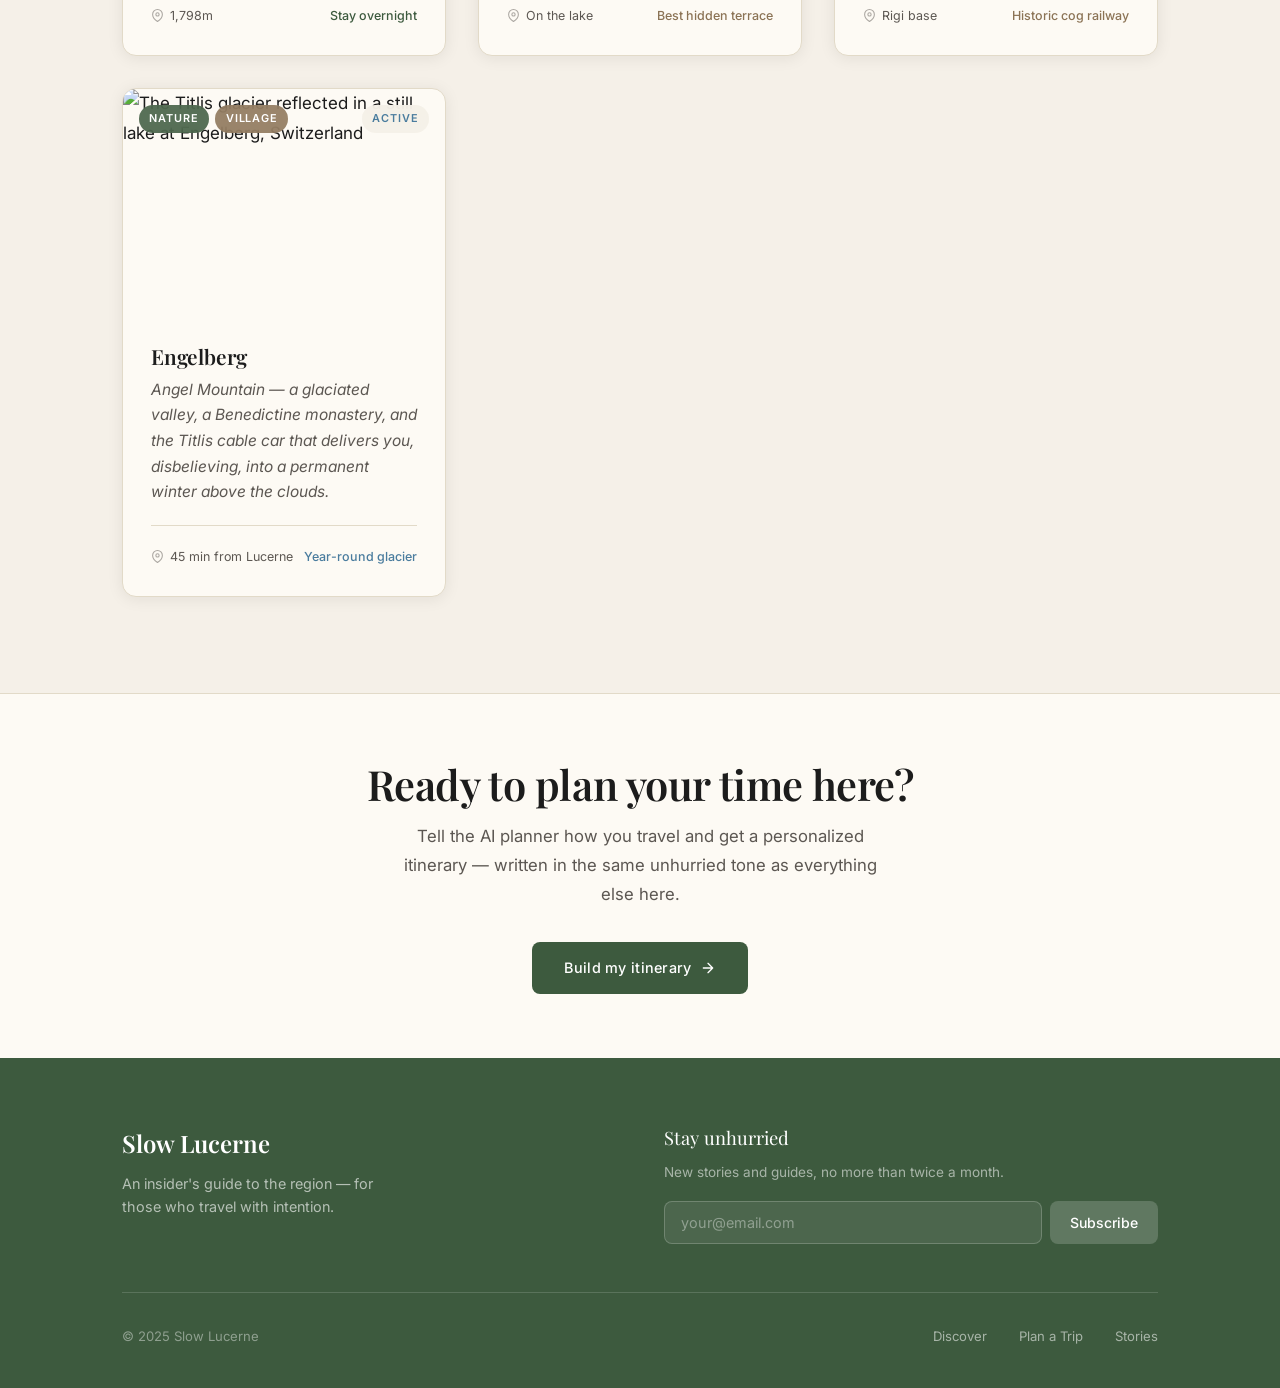
==== commit 1adec853: "Replace all images with verified Lucerne-specific Unsplash photos and publish Pilatus story - Replac" ====
--- a/discover.html
+++ b/discover.html
@@ -351,8 +351,8 @@
           <div class="location-card__image-wrap">
             <img
               class="location-card__image"
-              src="https://images.unsplash.com/photo-1504151932400-72d4384f04b3?w=800&q=80&auto=format&fit=crop"
-              alt="The Chapel Bridge and Lucerne's medieval old town at golden hour"
+              src="https://images.unsplash.com/photo-meVph2nEUJQ?w=800&q=80&auto=format&fit=crop"
+              alt="The Chapel Bridge and Water Tower in Lucerne, Switzerland"
               loading="lazy"
             />
             <div class="location-card__tags">
@@ -381,7 +381,7 @@
           <div class="location-card__image-wrap">
             <img
               class="location-card__image"
-              src="https://images.unsplash.com/photo-1506905925346-21bda4d32df4?w=800&q=80&auto=format&fit=crop"
+              src="https://images.unsplash.com/photo-jXMGrVYHpK0?w=800&q=80&auto=format&fit=crop"
               alt="Lake Lucerne (Vierwaldstättersee) with mountains reflected in the still water"
               loading="lazy"
             />
@@ -412,8 +412,8 @@
           <div class="location-card__image-wrap">
             <img
               class="location-card__image"
-              src="https://images.unsplash.com/photo-1464822759023-fed622ff2c3b?w=800&q=80&auto=format&fit=crop"
-              alt="Mount Pilatus summit above the clouds at sunset"
+              src="https://images.unsplash.com/photo-ibWotx1glPk?w=800&q=80&auto=format&fit=crop"
+              alt="Bird's eye view of Mount Pilatus rising above the clouds, Alpnach, Switzerland"
               loading="lazy"
             />
             <div class="location-card__tags">
@@ -442,8 +442,8 @@
           <div class="location-card__image-wrap">
             <img
               class="location-card__image"
-              src="https://images.unsplash.com/photo-1551632811-561732d1e306?w=800&q=80&auto=format&fit=crop"
-              alt="Hiking trail on Mount Rigi with sweeping views over the lake"
+              src="https://images.unsplash.com/photo-lWSultGS0ps?w=800&q=80&auto=format&fit=crop"
+              alt="Rigi Kulm at sunrise with panoramic views across Central Switzerland"
               loading="lazy"
             />
             <div class="location-card__tags">
@@ -472,8 +472,8 @@
           <div class="location-card__image-wrap">
             <img
               class="location-card__image"
-              src="https://images.unsplash.com/photo-1531366936337-7c912a4589a7?w=800&q=80&auto=format&fit=crop"
-              alt="The quiet lakeside village of Weggis on Lake Lucerne"
+              src="https://images.unsplash.com/photo-Li7YDw5aY1I?w=800&q=80&auto=format&fit=crop"
+              alt="The quiet lakeside village of Weggis on Lake Lucerne, Switzerland"
               loading="lazy"
             />
             <div class="location-card__tags">
@@ -503,8 +503,8 @@
           <div class="location-card__image-wrap">
             <img
               class="location-card__image"
-              src="https://images.unsplash.com/photo-1518623489648-a173ef7824f3?w=800&q=80&auto=format&fit=crop"
-              alt="Vitznau village seen from the lake with Rigi in the background"
+              src="https://images.unsplash.com/photo-gWXKH78HHP4?w=800&q=80&auto=format&fit=crop"
+              alt="Vitznau village on Lake Lucerne, gateway to the historic Rigi Cog Railway, Switzerland"
               loading="lazy"
             />
             <div class="location-card__tags">
@@ -534,8 +534,8 @@
           <div class="location-card__image-wrap">
             <img
               class="location-card__image"
-              src="https://images.unsplash.com/photo-1477959858617-67f85cf4f1df?w=800&q=80&auto=format&fit=crop"
-              alt="Engelberg valley with Titlis glacier in the background"
+              src="https://images.unsplash.com/photo-TkSi_p-5HR0?w=800&q=80&auto=format&fit=crop"
+              alt="The Titlis glacier reflected in a still lake at Engelberg, Switzerland"
               loading="lazy"
             />
             <div class="location-card__tags">
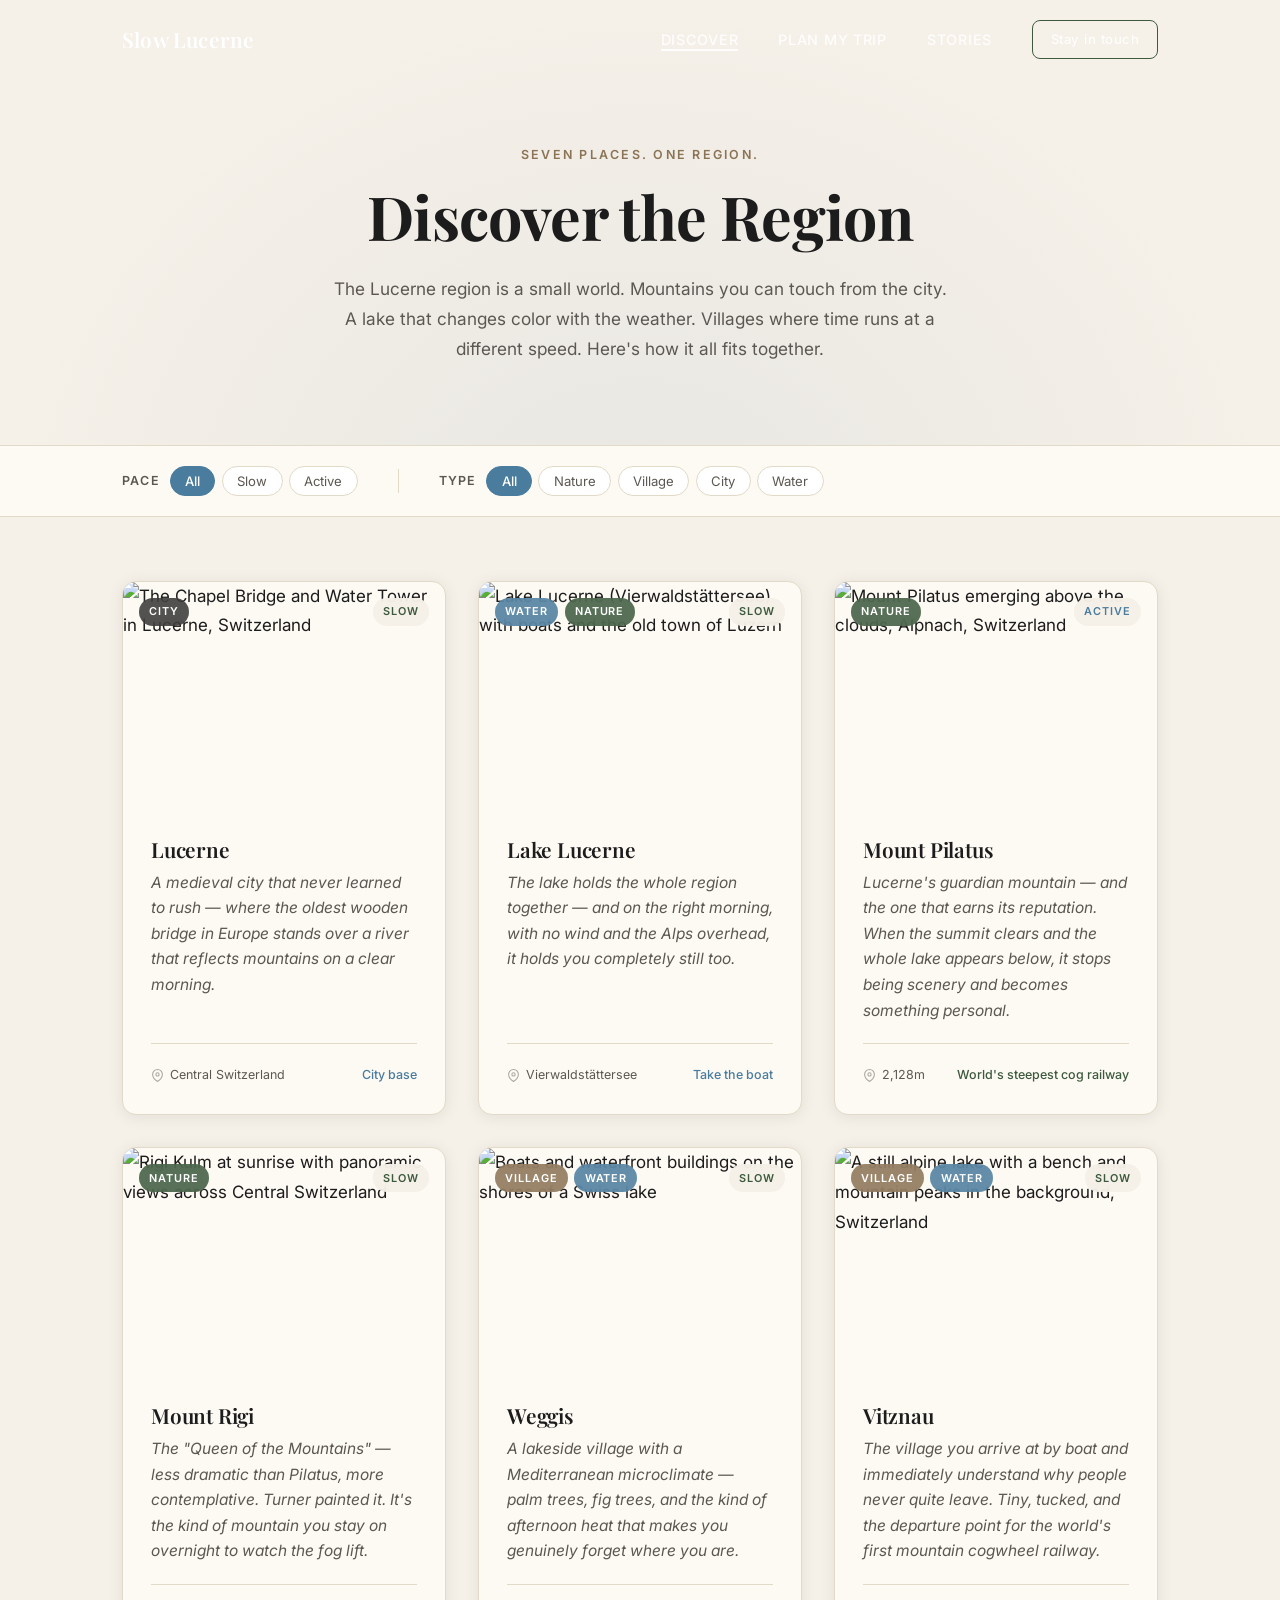
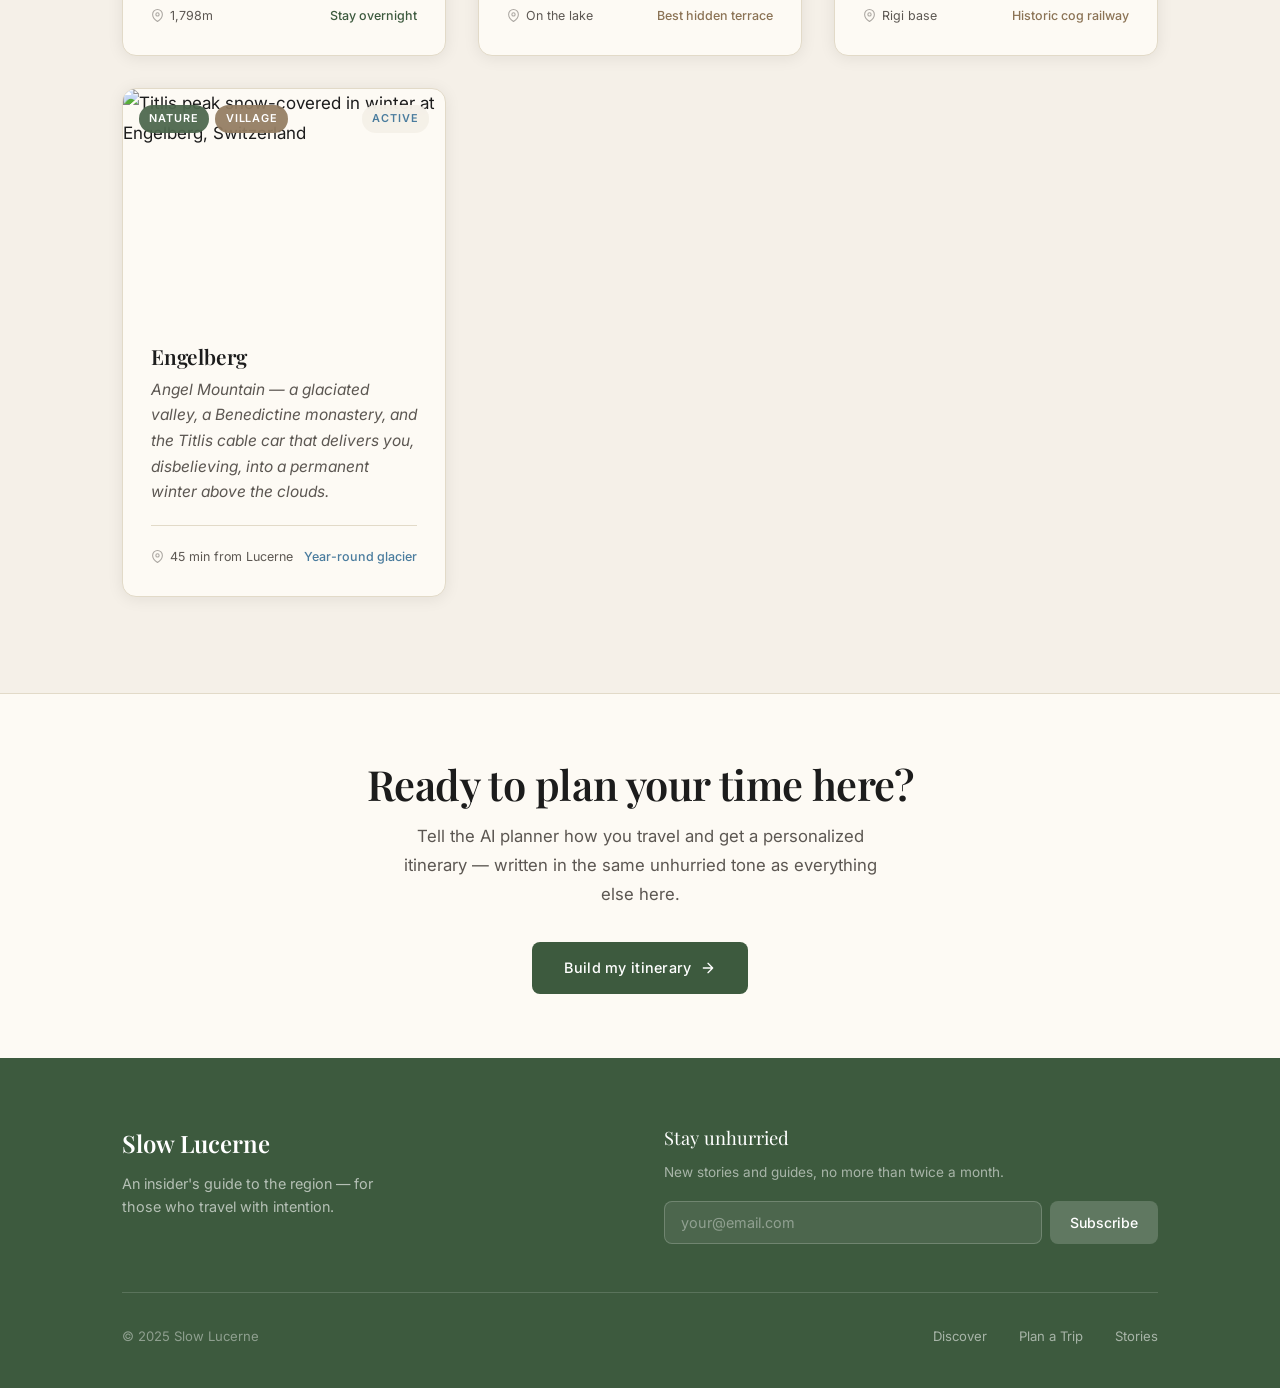
==== commit 61ecba58: "Fix broken images: replace all pre-2022 Unsplash IDs with verified 2022+ CDN IDs Pre-2022 short alph" ====
--- a/discover.html
+++ b/discover.html
@@ -381,8 +381,8 @@
           <div class="location-card__image-wrap">
             <img
               class="location-card__image"
-              src="https://images.unsplash.com/photo-jXMGrVYHpK0?w=800&q=80&auto=format&fit=crop"
-              alt="Lake Lucerne (Vierwaldstättersee) with mountains reflected in the still water"
+              src="https://images.unsplash.com/photo-1zgR0vKOsKk?w=800&q=80&auto=format&fit=crop"
+              alt="Lake Lucerne (Vierwaldstättersee) with boats and the old town of Luzern"
               loading="lazy"
             />
             <div class="location-card__tags">
@@ -412,8 +412,8 @@
           <div class="location-card__image-wrap">
             <img
               class="location-card__image"
-              src="https://images.unsplash.com/photo-ibWotx1glPk?w=800&q=80&auto=format&fit=crop"
-              alt="Bird's eye view of Mount Pilatus rising above the clouds, Alpnach, Switzerland"
+              src="https://images.unsplash.com/photo-q9aDh9Z5YDU?w=800&q=80&auto=format&fit=crop"
+              alt="Mount Pilatus emerging above the clouds, Alpnach, Switzerland"
               loading="lazy"
             />
             <div class="location-card__tags">
@@ -472,8 +472,8 @@
           <div class="location-card__image-wrap">
             <img
               class="location-card__image"
-              src="https://images.unsplash.com/photo-Li7YDw5aY1I?w=800&q=80&auto=format&fit=crop"
-              alt="The quiet lakeside village of Weggis on Lake Lucerne, Switzerland"
+              src="https://images.unsplash.com/photo-xv6G6cmvOSE?w=800&q=80&auto=format&fit=crop"
+              alt="Boats and waterfront buildings on the shores of a Swiss lake"
               loading="lazy"
             />
             <div class="location-card__tags">
@@ -503,8 +503,8 @@
           <div class="location-card__image-wrap">
             <img
               class="location-card__image"
-              src="https://images.unsplash.com/photo-gWXKH78HHP4?w=800&q=80&auto=format&fit=crop"
-              alt="Vitznau village on Lake Lucerne, gateway to the historic Rigi Cog Railway, Switzerland"
+              src="https://images.unsplash.com/photo-V2hNTgvfoaA?w=800&q=80&auto=format&fit=crop"
+              alt="A still alpine lake with a bench and mountain peaks in the background, Switzerland"
               loading="lazy"
             />
             <div class="location-card__tags">
@@ -534,8 +534,8 @@
           <div class="location-card__image-wrap">
             <img
               class="location-card__image"
-              src="https://images.unsplash.com/photo-TkSi_p-5HR0?w=800&q=80&auto=format&fit=crop"
-              alt="The Titlis glacier reflected in a still lake at Engelberg, Switzerland"
+              src="https://images.unsplash.com/photo-Q8YDZSa88Rc?w=800&q=80&auto=format&fit=crop"
+              alt="Titlis peak snow-covered in winter at Engelberg, Switzerland"
               loading="lazy"
             />
             <div class="location-card__tags">
